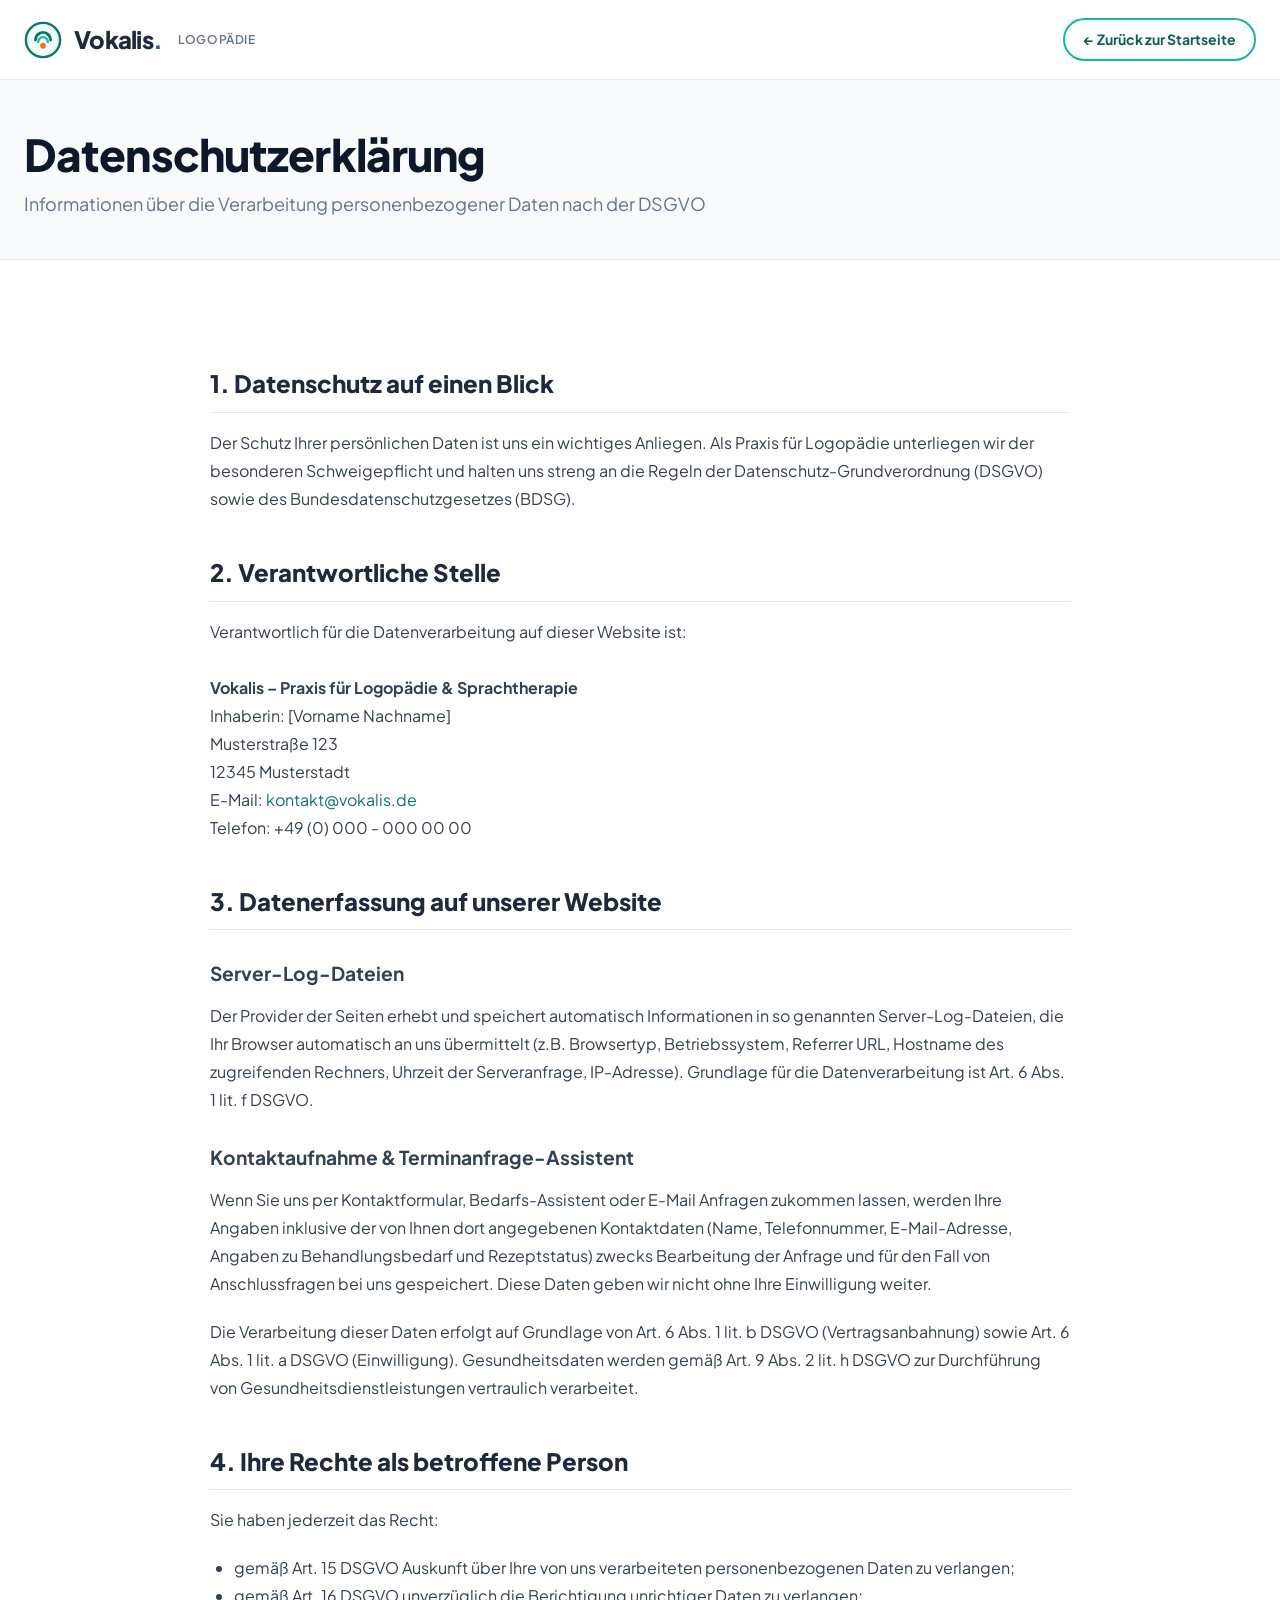
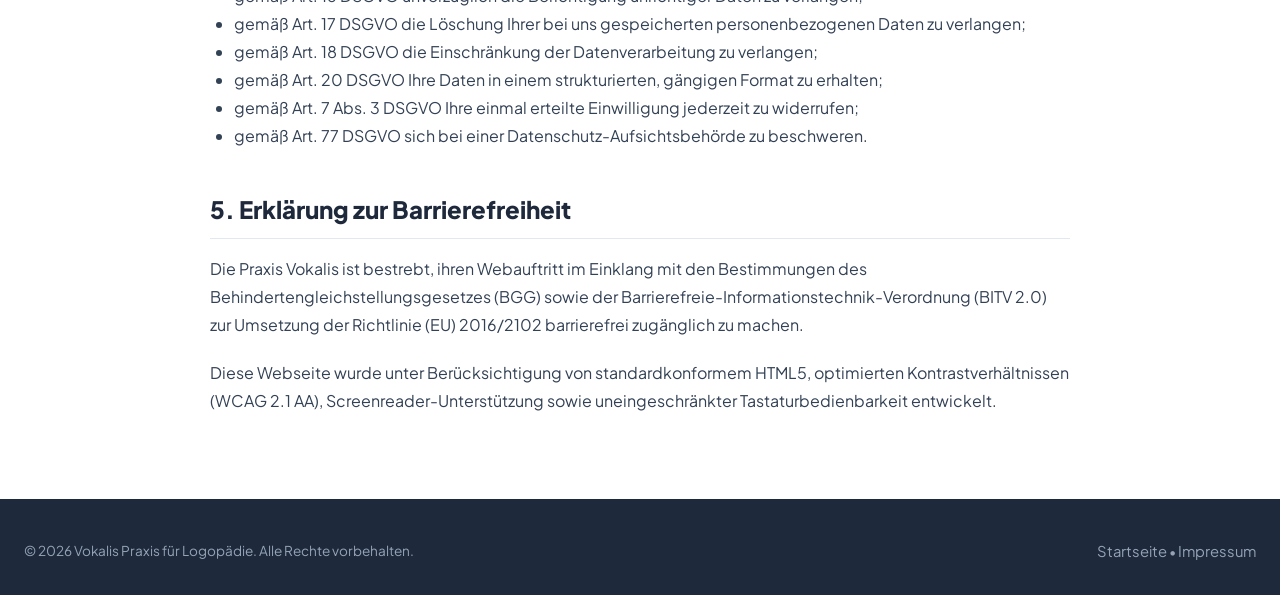
==== datenschutz.html @ de14beeb "feat: complete web presence and repository setup for Vokalis Logopädie" ====
<!DOCTYPE html>
<html lang="de">
<head>
  <meta charset="UTF-8">
  <meta name="viewport" content="width=device-width, initial-scale=1.0">
  <title>Datenschutzerklärung – Vokalis Praxis für Logopädie</title>
  <meta name="description" content="Datenschutzerklärung und Informationen zur Verarbeitung Ihrer Daten bei der Praxis für Logopädie Vokalis.">
  <meta name="robots" content="noindex, follow">
  <meta name="theme-color" content="#0f766e">

  <link rel="preconnect" href="https://fonts.googleapis.com">
  <link rel="preconnect" href="https://fonts.gstatic.com" crossorigin>
  <link href="https://fonts.googleapis.com/css2?family=Plus+Jakarta+Sans:wght@400;500;600;700;800;900&display=swap" rel="stylesheet">
  <link rel="stylesheet" href="css/style.css">
</head>
<body>

  <header class="header">
    <div class="container header-container">
      <a href="index.html" class="brand-logo" aria-label="Zurück zur Startseite">
        <svg viewBox="0 0 40 40" fill="none" xmlns="http://www.w3.org/2000/svg">
          <circle cx="20" cy="20" r="18" fill="#f0fdfa" stroke="#0f766e" stroke-width="2.5"/>
          <path d="M12 20C12 15.5817 15.5817 12 20 12C24.4183 12 28 15.5817 28 20" stroke="#0f766e" stroke-width="3" stroke-linecap="round"/>
          <path d="M15 22C15 19.2386 17.2386 17 20 17C22.7614 17 25 19.2386 25 22" stroke="#14b8a6" stroke-width="2.5" stroke-linecap="round"/>
          <circle cx="20" cy="26" r="3" fill="#f97316"/>
        </svg>
        <span>Vokalis<span class="brand-highlight">.</span></span>
        <span class="brand-tagline">Logopädie</span>
      </a>

      <div class="header-actions">
        <a href="index.html" class="btn btn-outline btn-sm">
          <span>&larr; Zurück zur Startseite</span>
        </a>
      </div>
    </div>
  </header>

  <main>
    <div class="legal-page-header">
      <div class="container">
        <h1 class="section-title" style="margin-bottom: 0.5rem;">Datenschutzerklärung</h1>
        <p class="section-subtitle">Informationen über die Verarbeitung personenbezogener Daten nach der DSGVO</p>
      </div>
    </div>

    <div class="container">
      <div class="legal-content">
        
        <h2>1. Datenschutz auf einen Blick</h2>
        <p>
          Der Schutz Ihrer persönlichen Daten ist uns ein wichtiges Anliegen. Als Praxis für Logopädie unterliegen wir der besonderen Schweigepflicht und halten uns streng an die Regeln der Datenschutz-Grundverordnung (DSGVO) sowie des Bundesdatenschutzgesetzes (BDSG).
        </p>

        <h2>2. Verantwortliche Stelle</h2>
        <p>
          Verantwortlich für die Datenverarbeitung auf dieser Website ist:<br><br>
          <strong>Vokalis – Praxis für Logopädie & Sprachtherapie</strong><br>
          Inhaberin: [Vorname Nachname]<br>
          Musterstraße 123<br>
          12345 Musterstadt<br>
          E-Mail: <a href="mailto:kontakt@vokalis.de">kontakt@vokalis.de</a><br>
          Telefon: +49 (0) 000 - 000 00 00
        </p>

        <h2>3. Datenerfassung auf unserer Website</h2>
        
        <h3>Server-Log-Dateien</h3>
        <p>
          Der Provider der Seiten erhebt und speichert automatisch Informationen in so genannten Server-Log-Dateien, die Ihr Browser automatisch an uns übermittelt (z.B. Browsertyp, Betriebssystem, Referrer URL, Hostname des zugreifenden Rechners, Uhrzeit der Serveranfrage, IP-Adresse). Grundlage für die Datenverarbeitung ist Art. 6 Abs. 1 lit. f DSGVO.
        </p>

        <h3>Kontaktaufnahme & Terminanfrage-Assistent</h3>
        <p>
          Wenn Sie uns per Kontaktformular, Bedarfs-Assistent oder E-Mail Anfragen zukommen lassen, werden Ihre Angaben inklusive der von Ihnen dort angegebenen Kontaktdaten (Name, Telefonnummer, E-Mail-Adresse, Angaben zu Behandlungsbedarf und Rezeptstatus) zwecks Bearbeitung der Anfrage und für den Fall von Anschlussfragen bei uns gespeichert. Diese Daten geben wir nicht ohne Ihre Einwilligung weiter.
        </p>
        <p>
          Die Verarbeitung dieser Daten erfolgt auf Grundlage von Art. 6 Abs. 1 lit. b DSGVO (Vertragsanbahnung) sowie Art. 6 Abs. 1 lit. a DSGVO (Einwilligung). Gesundheitsdaten werden gemäß Art. 9 Abs. 2 lit. h DSGVO zur Durchführung von Gesundheitsdienstleistungen vertraulich verarbeitet.
        </p>

        <h2>4. Ihre Rechte als betroffene Person</h2>
        <p>Sie haben jederzeit das Recht:</p>
        <ul>
          <li>gemäß Art. 15 DSGVO Auskunft über Ihre von uns verarbeiteten personenbezogenen Daten zu verlangen;</li>
          <li>gemäß Art. 16 DSGVO unverzüglich die Berichtigung unrichtiger Daten zu verlangen;</li>
          <li>gemäß Art. 17 DSGVO die Löschung Ihrer bei uns gespeicherten personenbezogenen Daten zu verlangen;</li>
          <li>gemäß Art. 18 DSGVO die Einschränkung der Datenverarbeitung zu verlangen;</li>
          <li>gemäß Art. 20 DSGVO Ihre Daten in einem strukturierten, gängigen Format zu erhalten;</li>
          <li>gemäß Art. 7 Abs. 3 DSGVO Ihre einmal erteilte Einwilligung jederzeit zu widerrufen;</li>
          <li>gemäß Art. 77 DSGVO sich bei einer Datenschutz-Aufsichtsbehörde zu beschweren.</li>
        </ul>

        <h2 id="barrierefreiheit">5. Erklärung zur Barrierefreiheit</h2>
        <p>
          Die Praxis Vokalis ist bestrebt, ihren Webauftritt im Einklang mit den Bestimmungen des Behindertengleichstellungsgesetzes (BGG) sowie der Barrierefreie-Informationstechnik-Verordnung (BITV 2.0) zur Umsetzung der Richtlinie (EU) 2016/2102 barrierefrei zugänglich zu machen.
        </p>
        <p>
          Diese Webseite wurde unter Berücksichtigung von standardkonformem HTML5, optimierten Kontrastverhältnissen (WCAG 2.1 AA), Screenreader-Unterstützung sowie uneingeschränkter Tastaturbedienbarkeit entwickelt.
        </p>

      </div>
    </div>
  </main>

  <footer class="footer" style="padding-top: 2.5rem; padding-bottom: 2rem;">
    <div class="container footer-bottom" style="border-top: none; padding-top: 0;">
      <div>&copy; 2026 Vokalis Praxis für Logopädie. Alle Rechte vorbehalten.</div>
      <div><a href="index.html" class="footer-link">Startseite</a> &bull; <a href="impressum.html" class="footer-link">Impressum</a></div>
    </div>
  </footer>

</body>
</html>
---- css/style.css ----
/* ==========================================================================
   VOKALIS LOGOPÄDIE – DESIGN SYSTEM & STYLESHEET
   ========================================================================== */

/* --------------------------------------------------------------------------
   1. CSS Custom Properties / Design Tokens
   -------------------------------------------------------------------------- */
:root {
  /* Brand Color Palette */
  --primary: #0f766e;
  --primary-light: #14b8a6;
  --primary-lighter: #2dd4bf;
  --primary-dark: #115e59;
  --primary-darkest: #134e4a;
  --primary-subtle: #f0fdfa;
  --primary-glow: rgba(20, 184, 166, 0.25);

  --secondary: #1e293b;
  --secondary-light: #334155;
  --secondary-muted: #64748b;

  --accent: #f97316;
  --accent-light: #fb923c;
  --accent-dark: #ea580c;
  --accent-subtle: #fff7ed;
  --accent-glow: rgba(249, 115, 22, 0.2);

  --success: #16a34a;
  --success-subtle: #f0fdf4;
  --info: #0284c7;
  --info-subtle: #f0f9ff;

  /* Neutral Backgrounds */
  --bg-page: #ffffff;
  --bg-subtle: #f8fafc;
  --bg-card: #ffffff;
  --bg-card-hover: #ffffff;
  --bg-glass: rgba(255, 255, 255, 0.88);
  --bg-glass-dark: rgba(15, 23, 42, 0.85);

  /* Borders & Dividers */
  --border-light: #e2e8f0;
  --border-subtle: #f1f5f9;
  --border-focus: #0f766e;

  /* Typography */
  --text-main: #0f172a;
  --text-secondary: #334155;
  --text-muted: #64748b;
  --text-light: #94a3b8;
  --text-inverse: #ffffff;

  --font-sans: 'Plus Jakarta Sans', system-ui, -apple-system, BlinkMacSystemFont, 'Segoe UI', Roboto, Helvetica, Arial, sans-serif;
  --font-heading: 'Plus Jakarta Sans', system-ui, -apple-system, BlinkMacSystemFont, 'Segoe UI', Roboto, Helvetica, Arial, sans-serif;

  /* Elevations & Shadows */
  --shadow-sm: 0 1px 2px 0 rgba(0, 0, 0, 0.05);
  --shadow-md: 0 4px 6px -1px rgba(0, 0, 0, 0.07), 0 2px 4px -2px rgba(0, 0, 0, 0.05);
  --shadow-lg: 0 10px 15px -3px rgba(0, 0, 0, 0.08), 0 4px 6px -4px rgba(0, 0, 0, 0.04);
  --shadow-xl: 0 20px 25px -5px rgba(0, 0, 0, 0.08), 0 8px 10px -6px rgba(0, 0, 0, 0.03);
  --shadow-card: 0 10px 30px -5px rgba(15, 118, 110, 0.08);
  --shadow-accent: 0 10px 25px -5px rgba(249, 115, 22, 0.25);

  /* Border Radii */
  --radius-sm: 6px;
  --radius-md: 12px;
  --radius-lg: 20px;
  --radius-xl: 28px;
  --radius-full: 9999px;

  /* Transitions */
  --transition-fast: 0.15s cubic-bezier(0.4, 0, 0.2, 1);
  --transition-normal: 0.25s cubic-bezier(0.4, 0, 0.2, 1);
  --transition-slow: 0.4s cubic-bezier(0.4, 0, 0.2, 1);

  /* Layout */
  --max-width: 1280px;
  --header-height: 80px;
}

/* --------------------------------------------------------------------------
   2. Reset & Global Base
   -------------------------------------------------------------------------- */
*, *::before, *::after {
  box-sizing: border-box;
  margin: 0;
  padding: 0;
}

html {
  scroll-behavior: smooth;
  scroll-padding-top: var(--header-height);
  font-size: 16px;
  -webkit-text-size-adjust: 100%;
}

body {
  font-family: var(--font-sans);
  color: var(--text-main);
  background-color: var(--bg-page);
  line-height: 1.65;
  -webkit-font-smoothing: antialiased;
  -moz-osx-font-smoothing: grayscale;
  overflow-x: hidden;
}

img, svg {
  display: block;
  max-width: 100%;
  height: auto;
}

a {
  color: var(--primary);
  text-decoration: none;
  transition: color var(--transition-fast);
}

a:hover {
  color: var(--primary-dark);
}

button, input, select, textarea {
  font: inherit;
  color: inherit;
}

:focus-visible {
  outline: 3px solid var(--primary-light);
  outline-offset: 2px;
}

/* --------------------------------------------------------------------------
   3. Container & Layout Utilities
   -------------------------------------------------------------------------- */
.container {
  width: 100%;
  max-width: var(--max-width);
  margin-left: auto;
  margin-right: auto;
  padding-left: 1.5rem;
  padding-right: 1.5rem;
}

.section {
  padding-top: 5.5rem;
  padding-bottom: 5.5rem;
  position: relative;
}

.section-alt {
  background-color: var(--bg-subtle);
}

.section-header {
  text-align: center;
  max-width: 760px;
  margin: 0 auto 3.5rem;
}

.section-tag {
  display: inline-flex;
  align-items: center;
  gap: 0.5rem;
  padding: 0.35rem 1rem;
  background-color: var(--primary-subtle);
  color: var(--primary-dark);
  font-size: 0.875rem;
  font-weight: 700;
  text-transform: uppercase;
  letter-spacing: 0.05em;
  border-radius: var(--radius-full);
  margin-bottom: 1rem;
  border: 1px solid rgba(20, 184, 166, 0.2);
}

.section-title {
  font-size: clamp(2rem, 3.5vw, 2.75rem);
  font-weight: 800;
  line-height: 1.2;
  color: var(--text-main);
  margin-bottom: 1rem;
  letter-spacing: -0.02em;
}

.section-subtitle {
  font-size: 1.125rem;
  color: var(--text-muted);
  line-height: 1.7;
}

/* --------------------------------------------------------------------------
   4. Header & Navigation (Glassmorphism)
   -------------------------------------------------------------------------- */
.header {
  position: fixed;
  top: 0;
  left: 0;
  right: 0;
  height: var(--header-height);
  background-color: var(--bg-glass);
  backdrop-filter: blur(16px);
  -webkit-backdrop-filter: blur(16px);
  border-bottom: 1px solid rgba(226, 232, 240, 0.8);
  z-index: 1000;
  transition: background-color var(--transition-normal), box-shadow var(--transition-normal);
}

.header.scrolled {
  background-color: rgba(255, 255, 255, 0.96);
  box-shadow: var(--shadow-md);
}

.header-container {
  display: flex;
  align-items: center;
  justify-content: space-between;
  height: 100%;
}

.brand-logo {
  display: flex;
  align-items: center;
  gap: 0.75rem;
  font-size: 1.5rem;
  font-weight: 800;
  color: var(--secondary);
  letter-spacing: -0.03em;
}

.brand-logo svg {
  width: 38px;
  height: 38px;
}

.brand-logo .brand-highlight {
  color: var(--primary);
}

.brand-tagline {
  font-size: 0.75rem;
  font-weight: 600;
  color: var(--text-muted);
  letter-spacing: 0.05em;
  text-transform: uppercase;
  margin-left: 0.25rem;
  display: none;
}

@media (min-width: 900px) {
  .brand-tagline {
    display: inline;
  }
}

.nav-desktop {
  display: none;
  align-items: center;
  gap: 1.75rem;
}

@media (min-width: 1024px) {
  .nav-desktop {
    display: flex;
  }
}

.nav-link {
  font-size: 0.95rem;
  font-weight: 600;
  color: var(--text-secondary);
  position: relative;
  padding: 0.5rem 0;
  transition: color var(--transition-fast);
}

.nav-link:hover, .nav-link.active {
  color: var(--primary);
}

.nav-link::after {
  content: '';
  position: absolute;
  bottom: 0;
  left: 0;
  width: 0;
  height: 2px;
  background: linear-gradient(90deg, var(--primary), var(--primary-light));
  transition: width var(--transition-normal);
  border-radius: var(--radius-full);
}

.nav-link:hover::after, .nav-link.active::after {
  width: 100%;
}

.header-actions {
  display: flex;
  align-items: center;
  gap: 1rem;
}

.btn {
  display: inline-flex;
  align-items: center;
  justify-content: center;
  gap: 0.5rem;
  padding: 0.75rem 1.5rem;
  font-size: 0.95rem;
  font-weight: 700;
  border-radius: var(--radius-full);
  border: none;
  cursor: pointer;
  transition: all var(--transition-normal);
  white-space: nowrap;
}

.btn-primary {
  background: linear-gradient(135deg, var(--primary) 0%, var(--primary-dark) 100%);
  color: #ffffff;
  box-shadow: 0 4px 14px 0 rgba(15, 118, 110, 0.35);
}

.btn-primary:hover {
  color: #ffffff;
  transform: translateY(-2px);
  box-shadow: 0 6px 20px 0 rgba(15, 118, 110, 0.45);
}

.btn-accent {
  background: linear-gradient(135deg, var(--accent) 0%, var(--accent-dark) 100%);
  color: #ffffff;
  box-shadow: var(--shadow-accent);
}

.btn-accent:hover {
  color: #ffffff;
  transform: translateY(-2px);
  box-shadow: 0 8px 25px -4px rgba(249, 115, 22, 0.4);
}

.btn-outline {
  background: transparent;
  color: var(--primary-dark);
  border: 2px solid var(--primary-light);
}

.btn-outline:hover {
  background-color: var(--primary-subtle);
  border-color: var(--primary);
  color: var(--primary-dark);
}

.btn-sm {
  padding: 0.5rem 1.15rem;
  font-size: 0.875rem;
}

.btn-lg {
  padding: 1rem 2rem;
  font-size: 1.05rem;
}

/* Mobile Menu Toggle */
.mobile-toggle {
  display: flex;
  flex-direction: column;
  justify-content: center;
  gap: 5px;
  width: 42px;
  height: 42px;
  padding: 8px;
  background: var(--bg-subtle);
  border: 1px solid var(--border-light);
  border-radius: var(--radius-md);
  cursor: pointer;
  z-index: 1001;
}

@media (min-width: 1024px) {
  .mobile-toggle {
    display: none;
  }
}

.mobile-toggle span {
  display: block;
  width: 100%;
  height: 2px;
  background-color: var(--secondary);
  border-radius: var(--radius-full);
  transition: transform var(--transition-normal), opacity var(--transition-normal);
}

.mobile-toggle.active span:nth-child(1) {
  transform: translateY(7px) rotate(45deg);
}

.mobile-toggle.active span:nth-child(2) {
  opacity: 0;
}

.mobile-toggle.active span:nth-child(3) {
  transform: translateY(-7px) rotate(-45deg);
}

/* Off-canvas Mobile Drawer */
.mobile-drawer {
  position: fixed;
  top: 0;
  right: -100%;
  width: 100%;
  max-width: 380px;
  height: 100vh;
  background-color: #ffffff;
  box-shadow: -10px 0 30px rgba(0, 0, 0, 0.15);
  z-index: 1000;
  display: flex;
  flex-direction: column;
  padding: 6rem 2rem 2.5rem;
  transition: right var(--transition-normal);
  overflow-y: auto;
}

.mobile-drawer.open {
  right: 0;
}

.mobile-overlay {
  position: fixed;
  inset: 0;
  background-color: rgba(15, 23, 42, 0.5);
  backdrop-filter: blur(4px);
  z-index: 999;
  opacity: 0;
  pointer-events: none;
  transition: opacity var(--transition-normal);
}

.mobile-overlay.active {
  opacity: 1;
  pointer-events: auto;
}

.mobile-nav-links {
  display: flex;
  flex-direction: column;
  gap: 1.25rem;
  margin-bottom: 2.5rem;
}

.mobile-nav-link {
  font-size: 1.15rem;
  font-weight: 700;
  color: var(--secondary);
  padding: 0.5rem 0;
  border-bottom: 1px solid var(--border-subtle);
}

.mobile-nav-link:hover {
  color: var(--primary);
  padding-left: 0.5rem;
}

/* --------------------------------------------------------------------------
   5. Hero Section
   -------------------------------------------------------------------------- */
.hero {
  padding-top: calc(var(--header-height) + 3.5rem);
  padding-bottom: 5rem;
  background: radial-gradient(100% 70% at 50% 0%, #ecfdf5 0%, #f8fafc 100%);
  position: relative;
  overflow: hidden;
}

.hero-glow {
  position: absolute;
  top: -10%;
  right: -5%;
  width: 500px;
  height: 500px;
  background: radial-gradient(circle, rgba(20, 184, 166, 0.15) 0%, rgba(20, 184, 166, 0) 70%);
  border-radius: 50%;
  pointer-events: none;
}

.hero-glow-accent {
  position: absolute;
  bottom: 5%;
  left: -10%;
  width: 450px;
  height: 450px;
  background: radial-gradient(circle, rgba(249, 115, 22, 0.1) 0%, rgba(249, 115, 22, 0) 70%);
  border-radius: 50%;
  pointer-events: none;
}

.hero-grid {
  display: grid;
  grid-template-columns: 1fr;
  gap: 3.5rem;
  align-items: center;
}

@media (min-width: 1024px) {
  .hero-grid {
    grid-template-columns: 1.15fr 0.85fr;
  }
}

.hero-content {
  display: flex;
  flex-direction: column;
  align-items: flex-start;
}

.hero-badge {
  display: inline-flex;
  align-items: center;
  gap: 0.65rem;
  padding: 0.4rem 1.15rem;
  background-color: #ffffff;
  border: 1px solid rgba(20, 184, 166, 0.3);
  border-radius: var(--radius-full);
  box-shadow: var(--shadow-sm);
  margin-bottom: 1.5rem;
}

.hero-badge-pulse {
  width: 10px;
  height: 10px;
  background-color: var(--primary-light);
  border-radius: 50%;
  box-shadow: 0 0 0 0 rgba(20, 184, 166, 0.7);
  animation: pulse-ring 2s infinite;
}

@keyframes pulse-ring {
  0% {
    box-shadow: 0 0 0 0 rgba(20, 184, 166, 0.7);
  }
  70% {
    box-shadow: 0 0 0 8px rgba(20, 184, 166, 0);
  }
  100% {
    box-shadow: 0 0 0 0 rgba(20, 184, 166, 0);
  }
}

.hero-badge-text {
  font-size: 0.875rem;
  font-weight: 700;
  color: var(--primary-darkest);
}

.hero-title {
  font-size: clamp(2.35rem, 5vw, 3.75rem);
  font-weight: 900;
  line-height: 1.12;
  color: var(--text-main);
  letter-spacing: -0.03em;
  margin-bottom: 1.5rem;
}

.hero-title .text-gradient {
  background: linear-gradient(135deg, var(--primary) 0%, var(--primary-light) 50%, var(--accent) 100%);
  -webkit-background-clip: text;
  -webkit-text-fill-color: transparent;
}

.hero-lead {
  font-size: clamp(1.1rem, 2vw, 1.25rem);
  color: var(--text-secondary);
  line-height: 1.7;
  margin-bottom: 2rem;
  max-width: 620px;
}

.hero-ctas {
  display: flex;
  flex-wrap: wrap;
  align-items: center;
  gap: 1rem;
  margin-bottom: 2.5rem;
  width: 100%;
}

.hero-features {
  display: grid;
  grid-template-columns: repeat(2, 1fr);
  gap: 1rem;
  width: 100%;
  max-width: 580px;
}

@media (min-width: 640px) {
  .hero-features {
    grid-template-columns: repeat(4, 1fr);
  }
}

.hero-feat-item {
  display: flex;
  align-items: center;
  gap: 0.5rem;
  font-size: 0.85rem;
  font-weight: 600;
  color: var(--text-secondary);
}

.hero-feat-icon {
  width: 20px;
  height: 20px;
  color: var(--primary);
  flex-shrink: 0;
}

/* Hero Visual / Card Showcase */
.hero-visual {
  position: relative;
  display: flex;
  justify-content: center;
}

.hero-card-showcase {
  background: #ffffff;
  border-radius: var(--radius-xl);
  padding: 2.25rem;
  box-shadow: var(--shadow-card), 0 20px 40px -15px rgba(0, 0, 0, 0.08);
  border: 1px solid rgba(226, 232, 240, 0.8);
  width: 100%;
  max-width: 440px;
  position: relative;
}

.hero-card-header {
  display: flex;
  align-items: center;
  gap: 1rem;
  margin-bottom: 1.5rem;
  padding-bottom: 1.25rem;
  border-bottom: 1px solid var(--border-subtle);
}

.hero-avatar {
  width: 52px;
  height: 52px;
  border-radius: var(--radius-lg);
  background: linear-gradient(135deg, var(--primary-light) 0%, var(--primary) 100%);
  display: flex;
  align-items: center;
  justify-content: center;
  color: #ffffff;
  font-weight: 800;
  font-size: 1.35rem;
}

.hero-card-title {
  font-size: 1.15rem;
  font-weight: 800;
  color: var(--secondary);
}

.hero-card-sub {
  font-size: 0.85rem;
  color: var(--text-muted);
}

.hero-card-metrics {
  display: grid;
  grid-template-columns: repeat(2, 1fr);
  gap: 1rem;
  margin-bottom: 1.5rem;
}

.metric-box {
  background-color: var(--primary-subtle);
  padding: 1rem;
  border-radius: var(--radius-md);
  text-align: center;
}

.metric-num {
  font-size: 1.5rem;
  font-weight: 900;
  color: var(--primary-dark);
}

.metric-label {
  font-size: 0.75rem;
  font-weight: 600;
  color: var(--text-secondary);
}

.hero-card-pill {
  display: flex;
  align-items: center;
  gap: 0.75rem;
  padding: 0.85rem 1rem;
  background-color: var(--accent-subtle);
  border-left: 3px solid var(--accent);
  border-radius: var(--radius-sm);
  font-size: 0.85rem;
  color: var(--accent-dark);
  font-weight: 600;
}

.floating-badge {
  position: absolute;
  bottom: -20px;
  right: -15px;
  background: #ffffff;
  padding: 0.85rem 1.25rem;
  border-radius: var(--radius-lg);
  box-shadow: var(--shadow-xl);
  border: 1px solid var(--border-light);
  display: flex;
  align-items: center;
  gap: 0.75rem;
  animation: float 4s ease-in-out infinite;
}

@keyframes float {
  0%, 100% {
    transform: translateY(0);
  }
  50% {
    transform: translateY(-8px);
  }
}

.floating-badge-icon {
  width: 32px;
  height: 32px;
  border-radius: 50%;
  background-color: var(--success-subtle);
  color: var(--success);
  display: flex;
  align-items: center;
  justify-content: center;
}

.floating-badge-text {
  font-size: 0.85rem;
  font-weight: 700;
  color: var(--secondary);
}

/* --------------------------------------------------------------------------
   6. Therapy Specialties (Schwerpunkte & Filter)
   -------------------------------------------------------------------------- */
.filter-container {
  display: flex;
  flex-wrap: wrap;
  justify-content: center;
  gap: 0.75rem;
  margin-bottom: 3rem;
}

.filter-btn {
  padding: 0.6rem 1.4rem;
  font-size: 0.95rem;
  font-weight: 700;
  border-radius: var(--radius-full);
  background-color: #ffffff;
  border: 1px solid var(--border-light);
  color: var(--text-secondary);
  cursor: pointer;
  transition: all var(--transition-fast);
}

.filter-btn:hover {
  background-color: var(--primary-subtle);
  color: var(--primary-dark);
  border-color: var(--primary-light);
}

.filter-btn.active {
  background: linear-gradient(135deg, var(--primary) 0%, var(--primary-dark) 100%);
  color: #ffffff;
  border-color: var(--primary);
  box-shadow: 0 4px 12px rgba(15, 118, 110, 0.25);
}

.therapies-grid {
  display: grid;
  grid-template-columns: 1fr;
  gap: 2rem;
}

@media (min-width: 768px) {
  .therapies-grid {
    grid-template-columns: repeat(2, 1fr);
  }
}

@media (min-width: 1100px) {
  .therapies-grid {
    grid-template-columns: repeat(3, 1fr);
  }
}

.therapy-card {
  background: var(--bg-card);
  border: 1px solid var(--border-light);
  border-radius: var(--radius-xl);
  padding: 2.25rem;
  box-shadow: var(--shadow-sm);
  display: flex;
  flex-direction: column;
  transition: transform var(--transition-normal), box-shadow var(--transition-normal), border-color var(--transition-normal);
  position: relative;
  overflow: hidden;
}

.therapy-card::before {
  content: '';
  position: absolute;
  top: 0;
  left: 0;
  right: 0;
  height: 4px;
  background: linear-gradient(90deg, var(--primary), var(--primary-lighter));
  opacity: 0;
  transition: opacity var(--transition-normal);
}

.therapy-card:hover {
  transform: translateY(-6px);
  box-shadow: var(--shadow-card), 0 15px 30px rgba(0, 0, 0, 0.06);
  border-color: rgba(20, 184, 166, 0.3);
}

.therapy-card:hover::before {
  opacity: 1;
}

.therapy-card-icon {
  width: 56px;
  height: 56px;
  border-radius: var(--radius-lg);
  background-color: var(--primary-subtle);
  color: var(--primary);
  display: flex;
  align-items: center;
  justify-content: center;
  margin-bottom: 1.5rem;
  transition: background-color var(--transition-fast), color var(--transition-fast);
}

.therapy-card:hover .therapy-card-icon {
  background-color: var(--primary);
  color: #ffffff;
}

.therapy-card-tag {
  display: inline-block;
  font-size: 0.75rem;
  font-weight: 700;
  text-transform: uppercase;
  letter-spacing: 0.05em;
  color: var(--primary-dark);
  margin-bottom: 0.5rem;
}

.therapy-card-title {
  font-size: 1.35rem;
  font-weight: 800;
  color: var(--secondary);
  margin-bottom: 0.85rem;
  line-height: 1.3;
}

.therapy-card-desc {
  font-size: 0.95rem;
  color: var(--text-muted);
  line-height: 1.6;
  margin-bottom: 1.5rem;
}

.therapy-symptoms-list {
  list-style: none;
  margin-top: auto;
  padding-top: 1.25rem;
  border-top: 1px solid var(--border-subtle);
  display: flex;
  flex-direction: column;
  gap: 0.6rem;
}

.therapy-symptoms-list li {
  display: flex;
  align-items: flex-start;
  gap: 0.5rem;
  font-size: 0.875rem;
  color: var(--text-secondary);
}

.therapy-symptoms-list li svg {
  width: 16px;
  height: 16px;
  color: var(--primary-light);
  flex-shrink: 0;
  margin-top: 3px;
}

/* --------------------------------------------------------------------------
   7. Process & Roadmap (Ablauf & Verordnung)
   -------------------------------------------------------------------------- */
.process-grid {
  display: grid;
  grid-template-columns: 1fr;
  gap: 2rem;
  position: relative;
}

@media (min-width: 768px) {
  .process-grid {
    grid-template-columns: repeat(2, 1fr);
  }
}

@media (min-width: 1024px) {
  .process-grid {
    grid-template-columns: repeat(4, 1fr);
  }
}

.process-card {
  background-color: #ffffff;
  border-radius: var(--radius-lg);
  padding: 2rem 1.75rem;
  border: 1px solid var(--border-light);
  box-shadow: var(--shadow-sm);
  display: flex;
  flex-direction: column;
  position: relative;
  transition: transform var(--transition-normal), box-shadow var(--transition-normal);
}

.process-card:hover {
  transform: translateY(-4px);
  box-shadow: var(--shadow-lg);
}

.process-step-badge {
  width: 44px;
  height: 44px;
  border-radius: 50%;
  background: linear-gradient(135deg, var(--primary) 0%, var(--primary-light) 100%);
  color: #ffffff;
  font-weight: 900;
  font-size: 1.2rem;
  display: flex;
  align-items: center;
  justify-content: center;
  margin-bottom: 1.5rem;
  box-shadow: 0 4px 10px rgba(15, 118, 110, 0.3);
}

.process-title {
  font-size: 1.2rem;
  font-weight: 800;
  color: var(--secondary);
  margin-bottom: 0.75rem;
}

.process-desc {
  font-size: 0.925rem;
  color: var(--text-muted);
  line-height: 1.6;
}

.prescription-banner {
  margin-top: 3.5rem;
  background: linear-gradient(135deg, var(--primary-darkest) 0%, var(--primary-dark) 100%);
  border-radius: var(--radius-xl);
  padding: 2.5rem;
  color: #ffffff;
  display: flex;
  flex-direction: column;
  gap: 1.5rem;
  align-items: flex-start;
  box-shadow: var(--shadow-xl);
}

@media (min-width: 900px) {
  .prescription-banner {
    flex-direction: row;
    align-items: center;
    justify-content: space-between;
  }
}

.prescription-text h3 {
  font-size: 1.5rem;
  font-weight: 800;
  margin-bottom: 0.5rem;
}

.prescription-text p {
  font-size: 1rem;
  color: #e2e8f0;
  max-width: 680px;
}

/* --------------------------------------------------------------------------
   8. Practice & Philosophy (Über uns & Werte)
   -------------------------------------------------------------------------- */
.practice-grid {
  display: grid;
  grid-template-columns: 1fr;
  gap: 3.5rem;
  align-items: center;
}

@media (min-width: 1024px) {
  .practice-grid {
    grid-template-columns: 1fr 1fr;
  }
}

.practice-content h2 {
  font-size: clamp(2rem, 3vw, 2.5rem);
  font-weight: 800;
  color: var(--secondary);
  line-height: 1.25;
  margin-bottom: 1.25rem;
}

.practice-content p {
  color: var(--text-secondary);
  font-size: 1.05rem;
  line-height: 1.7;
  margin-bottom: 1.5rem;
}

.values-list {
  display: grid;
  grid-template-columns: 1fr;
  gap: 1.25rem;
  margin-top: 2rem;
}

@media (min-width: 600px) {
  .values-list {
    grid-template-columns: 1fr 1fr;
  }
}

.value-item {
  display: flex;
  gap: 1rem;
  align-items: flex-start;
}

.value-icon {
  width: 36px;
  height: 36px;
  border-radius: var(--radius-md);
  background-color: var(--primary-subtle);
  color: var(--primary);
  display: flex;
  align-items: center;
  justify-content: center;
  flex-shrink: 0;
}

.value-text h4 {
  font-size: 1rem;
  font-weight: 800;
  color: var(--secondary);
  margin-bottom: 0.25rem;
}

.value-text p {
  font-size: 0.875rem;
  color: var(--text-muted);
  line-height: 1.5;
  margin-bottom: 0;
}

.practice-visual-box {
  background: linear-gradient(135deg, var(--primary-subtle) 0%, #ffffff 100%);
  border-radius: var(--radius-xl);
  padding: 3rem 2.5rem;
  border: 1px solid rgba(20, 184, 166, 0.25);
  box-shadow: var(--shadow-card);
}

.practice-visual-box h3 {
  font-size: 1.65rem;
  font-weight: 800;
  color: var(--primary-darkest);
  margin-bottom: 1.5rem;
}

.highlight-points {
  display: flex;
  flex-direction: column;
  gap: 1rem;
}

.highlight-point {
  display: flex;
  align-items: center;
  gap: 0.85rem;
  padding: 1rem;
  background-color: #ffffff;
  border-radius: var(--radius-md);
  border: 1px solid var(--border-light);
  font-weight: 600;
  color: var(--secondary);
}

.highlight-point svg {
  width: 22px;
  height: 22px;
  color: var(--success);
  flex-shrink: 0;
}

/* --------------------------------------------------------------------------
   9. Interactive Inquiry Assistant (Termin- & Bedarfsrechner)
   -------------------------------------------------------------------------- */
.assistant-card {
  background: #ffffff;
  border-radius: var(--radius-xl);
  box-shadow: var(--shadow-xl);
  border: 1px solid var(--border-light);
  padding: 2.5rem;
  max-width: 860px;
  margin: 0 auto;
}

.assistant-progress {
  display: flex;
  align-items: center;
  justify-content: space-between;
  margin-bottom: 2.5rem;
  position: relative;
}

.assistant-progress::before {
  content: '';
  position: absolute;
  top: 50%;
  left: 0;
  right: 0;
  height: 2px;
  background-color: var(--border-light);
  transform: translateY(-50%);
  z-index: 1;
}

.step-indicator {
  position: relative;
  z-index: 2;
  background-color: #ffffff;
  padding: 0 0.5rem;
  display: flex;
  flex-direction: column;
  align-items: center;
  gap: 0.35rem;
}

.step-circle {
  width: 38px;
  height: 38px;
  border-radius: 50%;
  background-color: var(--border-light);
  color: var(--text-muted);
  display: flex;
  align-items: center;
  justify-content: center;
  font-weight: 800;
  font-size: 0.95rem;
  transition: all var(--transition-normal);
}

.step-indicator.active .step-circle {
  background-color: var(--primary);
  color: #ffffff;
  box-shadow: 0 0 0 4px var(--primary-subtle);
}

.step-indicator.completed .step-circle {
  background-color: var(--success);
  color: #ffffff;
}

.step-title {
  font-size: 0.75rem;
  font-weight: 700;
  color: var(--text-muted);
}

.step-indicator.active .step-title {
  color: var(--primary-dark);
}

.assistant-step {
  display: none;
}

.assistant-step.active {
  display: block;
  animation: fadeIn 0.35s ease-in-out;
}

@keyframes fadeIn {
  from {
    opacity: 0;
    transform: translateY(6px);
  }
  to {
    opacity: 1;
    transform: translateY(0);
  }
}

.step-question {
  font-size: 1.4rem;
  font-weight: 800;
  color: var(--secondary);
  margin-bottom: 0.5rem;
}

.step-hint {
  font-size: 0.95rem;
  color: var(--text-muted);
  margin-bottom: 2rem;
}

.options-grid {
  display: grid;
  grid-template-columns: 1fr;
  gap: 1rem;
  margin-bottom: 2.5rem;
}

@media (min-width: 600px) {
  .options-grid {
    grid-template-columns: repeat(2, 1fr);
  }
}

.option-card {
  border: 2px solid var(--border-light);
  border-radius: var(--radius-lg);
  padding: 1.5rem;
  cursor: pointer;
  transition: all var(--transition-fast);
  display: flex;
  flex-direction: column;
  background-color: #ffffff;
}

.option-card:hover {
  border-color: var(--primary-light);
  background-color: var(--primary-subtle);
}

.option-card.selected {
  border-color: var(--primary);
  background-color: var(--primary-subtle);
  box-shadow: 0 0 0 2px var(--primary-light);
}

.option-icon {
  width: 40px;
  height: 40px;
  color: var(--primary);
  margin-bottom: 0.75rem;
}

.option-title {
  font-size: 1.1rem;
  font-weight: 800;
  color: var(--secondary);
  margin-bottom: 0.35rem;
}

.option-desc {
  font-size: 0.85rem;
  color: var(--text-muted);
}

.assistant-nav {
  display: flex;
  justify-content: space-between;
  align-items: center;
  border-top: 1px solid var(--border-subtle);
  padding-top: 1.5rem;
}

/* --------------------------------------------------------------------------
   10. FAQ Accordion
   -------------------------------------------------------------------------- */
.faq-list {
  max-width: 800px;
  margin: 0 auto;
  display: flex;
  flex-direction: column;
  gap: 1rem;
}

.faq-item {
  background-color: #ffffff;
  border: 1px solid var(--border-light);
  border-radius: var(--radius-lg);
  overflow: hidden;
  transition: box-shadow var(--transition-fast), border-color var(--transition-fast);
}

.faq-item:hover {
  border-color: var(--primary-light);
  box-shadow: var(--shadow-md);
}

.faq-question {
  width: 100%;
  display: flex;
  align-items: center;
  justify-content: space-between;
  padding: 1.35rem 1.75rem;
  background: transparent;
  border: none;
  font-size: 1.1rem;
  font-weight: 700;
  color: var(--secondary);
  text-align: left;
  cursor: pointer;
  gap: 1rem;
}

.faq-icon {
  width: 24px;
  height: 24px;
  color: var(--primary);
  transition: transform var(--transition-normal);
  flex-shrink: 0;
}

.faq-item.active .faq-icon {
  transform: rotate(180deg);
}

.faq-answer {
  max-height: 0;
  overflow: hidden;
  transition: max-height var(--transition-normal) ease-out, padding var(--transition-normal);
  padding: 0 1.75rem;
}

.faq-item.active .faq-answer {
  max-height: 400px;
  padding: 0 1.75rem 1.5rem;
}

.faq-answer p {
  color: var(--text-secondary);
  font-size: 0.975rem;
  line-height: 1.7;
}

/* --------------------------------------------------------------------------
   11. Contact & Location
   -------------------------------------------------------------------------- */
.contact-grid {
  display: grid;
  grid-template-columns: 1fr;
  gap: 3rem;
}

@media (min-width: 1024px) {
  .contact-grid {
    grid-template-columns: 1fr 1.2fr;
  }
}

.contact-cards {
  display: flex;
  flex-direction: column;
  gap: 1.25rem;
}

.contact-card {
  display: flex;
  align-items: flex-start;
  gap: 1.25rem;
  background-color: #ffffff;
  padding: 1.5rem;
  border-radius: var(--radius-lg);
  border: 1px solid var(--border-light);
  box-shadow: var(--shadow-sm);
}

.contact-icon {
  width: 48px;
  height: 48px;
  border-radius: var(--radius-md);
  background-color: var(--primary-subtle);
  color: var(--primary);
  display: flex;
  align-items: center;
  justify-content: center;
  flex-shrink: 0;
}

.contact-details h4 {
  font-size: 1.05rem;
  font-weight: 800;
  color: var(--secondary);
  margin-bottom: 0.25rem;
}

.contact-details p, .contact-details a {
  font-size: 0.95rem;
  color: var(--text-muted);
}

.contact-form-box {
  background-color: #ffffff;
  border-radius: var(--radius-xl);
  padding: 2.5rem;
  border: 1px solid var(--border-light);
  box-shadow: var(--shadow-xl);
}

.form-group {
  margin-bottom: 1.35rem;
}

.form-label {
  display: block;
  font-size: 0.875rem;
  font-weight: 700;
  color: var(--secondary);
  margin-bottom: 0.4rem;
}

.form-input, .form-select, .form-textarea {
  width: 100%;
  padding: 0.75rem 1rem;
  border: 1px solid var(--border-light);
  border-radius: var(--radius-md);
  background-color: var(--bg-subtle);
  color: var(--text-main);
  transition: border-color var(--transition-fast), background-color var(--transition-fast);
}

.form-input:focus, .form-select:focus, .form-textarea:focus {
  border-color: var(--primary);
  background-color: #ffffff;
  outline: none;
}

.form-textarea {
  resize: vertical;
  min-height: 120px;
}

.form-checkbox-label {
  display: flex;
  align-items: flex-start;
  gap: 0.75rem;
  font-size: 0.85rem;
  color: var(--text-muted);
  cursor: pointer;
}

.form-checkbox-label input {
  margin-top: 3px;
}

/* --------------------------------------------------------------------------
   12. Footer & Legal
   -------------------------------------------------------------------------- */
.footer {
  background-color: var(--secondary);
  color: #e2e8f0;
  padding-top: 4.5rem;
  padding-bottom: 2.5rem;
}

.footer-grid {
  display: grid;
  grid-template-columns: 1fr;
  gap: 3rem;
  margin-bottom: 3.5rem;
}

@media (min-width: 640px) {
  .footer-grid {
    grid-template-columns: repeat(2, 1fr);
  }
}

@media (min-width: 1024px) {
  .footer-grid {
    grid-template-columns: 1.5fr 1fr 1fr 1fr;
  }
}

.footer-brand h3 {
  font-size: 1.5rem;
  font-weight: 900;
  color: #ffffff;
  margin-bottom: 0.75rem;
  letter-spacing: -0.02em;
}

.footer-brand p {
  color: var(--text-light);
  font-size: 0.925rem;
  line-height: 1.6;
  margin-bottom: 1.5rem;
}

.footer-title {
  font-size: 1.05rem;
  font-weight: 800;
  color: #ffffff;
  margin-bottom: 1.25rem;
  letter-spacing: -0.01em;
}

.footer-links {
  list-style: none;
  display: flex;
  flex-direction: column;
  gap: 0.75rem;
}

.footer-link {
  color: var(--text-light);
  font-size: 0.925rem;
  transition: color var(--transition-fast);
}

.footer-link:hover {
  color: var(--primary-lighter);
}

.footer-bottom {
  padding-top: 2rem;
  border-top: 1px solid rgba(255, 255, 255, 0.1);
  display: flex;
  flex-direction: column;
  gap: 1rem;
  align-items: center;
  text-align: center;
  font-size: 0.85rem;
  color: var(--text-light);
}

@media (min-width: 768px) {
  .footer-bottom {
    flex-direction: row;
    justify-content: space-between;
    text-align: left;
  }
}

/* --------------------------------------------------------------------------
   13. Floating Mobile Action Bar
   -------------------------------------------------------------------------- */
.mobile-action-bar {
  position: fixed;
  bottom: 0;
  left: 0;
  right: 0;
  background-color: rgba(255, 255, 255, 0.95);
  backdrop-filter: blur(12px);
  border-top: 1px solid var(--border-light);
  padding: 0.75rem 1rem;
  display: flex;
  gap: 0.75rem;
  z-index: 998;
  box-shadow: 0 -4px 15px rgba(0, 0, 0, 0.06);
}

@media (min-width: 1024px) {
  .mobile-action-bar {
    display: none;
  }
}

.mobile-action-bar .btn {
  flex: 1;
}

/* --------------------------------------------------------------------------
   14. Legal Pages (Impressum & Datenschutz)
   -------------------------------------------------------------------------- */
.legal-page-header {
  padding-top: calc(var(--header-height) + 3rem);
  padding-bottom: 2.5rem;
  background: var(--bg-subtle);
  border-bottom: 1px solid var(--border-light);
}

.legal-content {
  padding: 4rem 0;
  max-width: 860px;
  margin: 0 auto;
}

.legal-content h2 {
  font-size: 1.5rem;
  font-weight: 800;
  color: var(--secondary);
  margin-top: 2.5rem;
  margin-bottom: 1rem;
  padding-bottom: 0.5rem;
  border-bottom: 1px solid var(--border-light);
}

.legal-content h3 {
  font-size: 1.2rem;
  font-weight: 700;
  color: var(--secondary-light);
  margin-top: 1.75rem;
  margin-bottom: 0.75rem;
}

.legal-content p, .legal-content ul {
  color: var(--text-secondary);
  font-size: 1rem;
  line-height: 1.75;
  margin-bottom: 1.25rem;
}

.legal-content ul {
  padding-left: 1.5rem;
}

/* --------------------------------------------------------------------------
   15. Print Styles
   -------------------------------------------------------------------------- */
@media print {
  .header, .footer, .mobile-action-bar, .assistant-card, .btn {
    display: none !important;
  }
  body {
    color: #000000;
    background: #ffffff;
  }
  .section {
    padding: 1.5rem 0;
  }
}
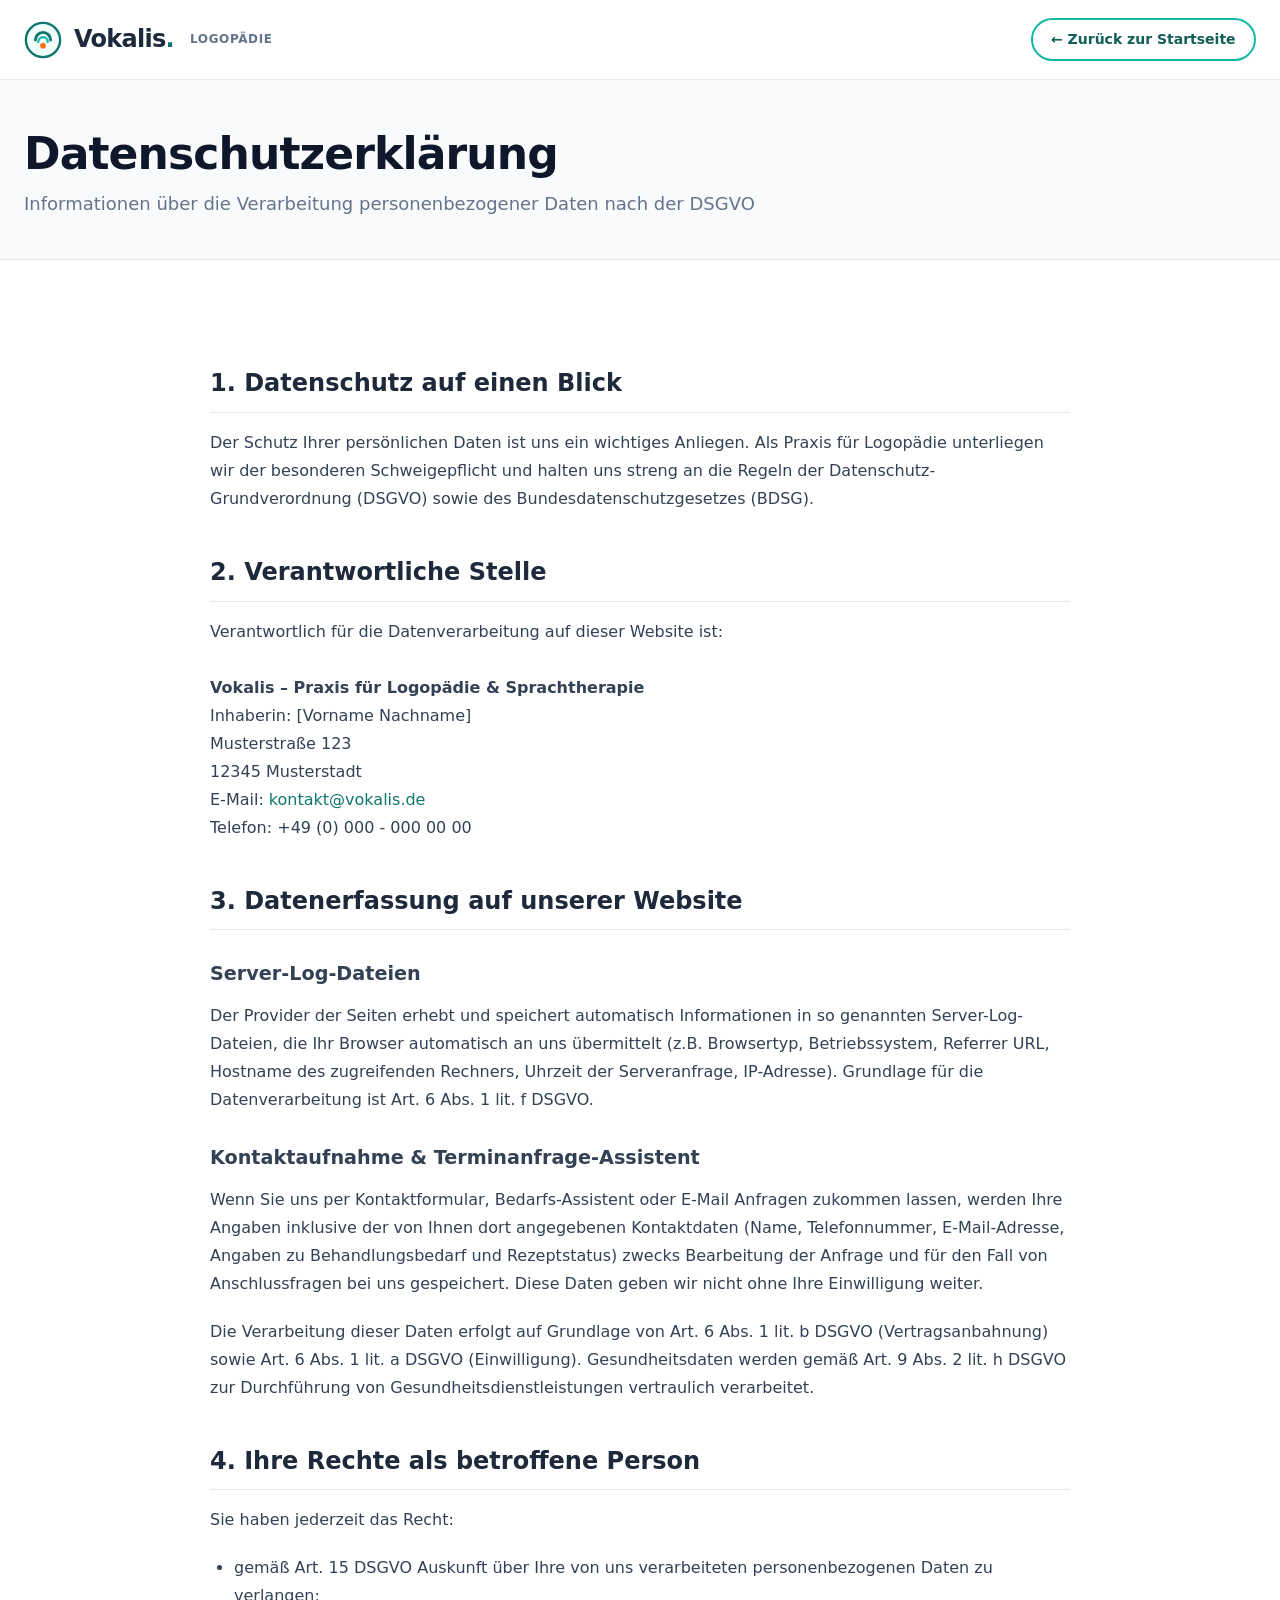
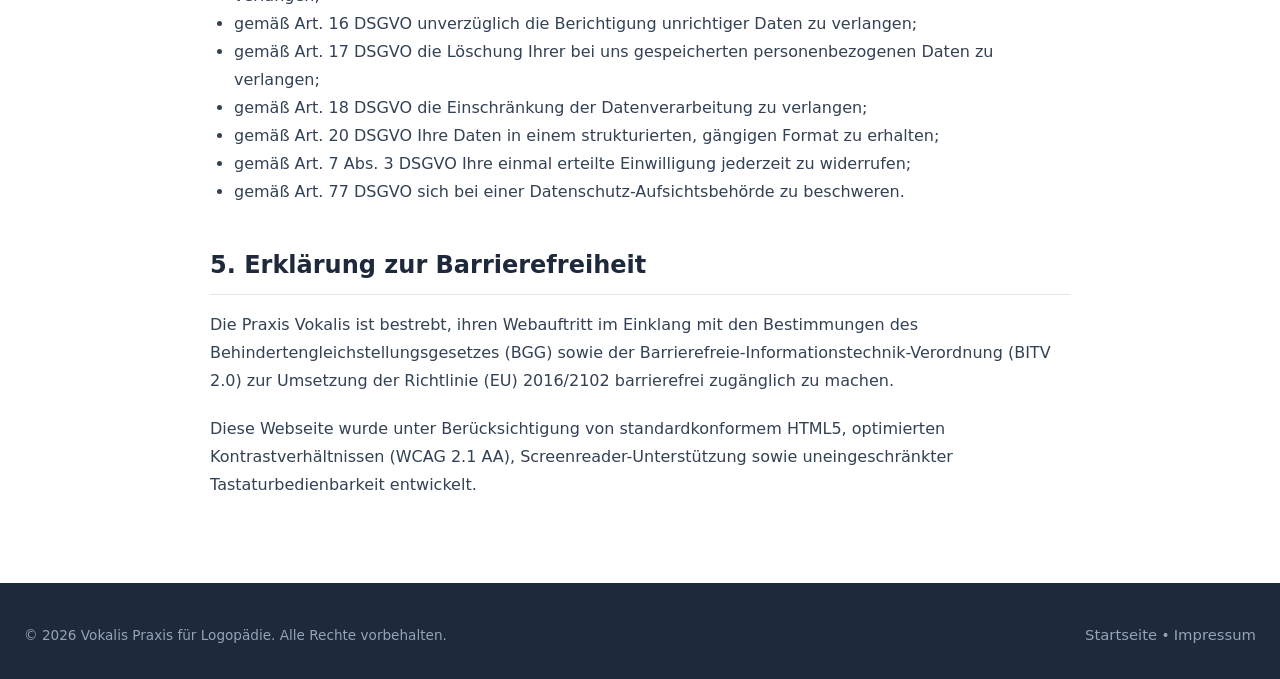
==== commit 455318ae: "feat: complete performance, SEO, a11y, and security hardening (Sitemap, Robots, PWA Manifest, SVG Fa" ====
--- a/datenschutz.html
+++ b/datenschutz.html
@@ -8,12 +8,22 @@
   <meta name="robots" content="noindex, follow">
   <meta name="theme-color" content="#0f766e">
 
-  <link rel="preconnect" href="https://fonts.googleapis.com">
-  <link rel="preconnect" href="https://fonts.gstatic.com" crossorigin>
-  <link href="https://fonts.googleapis.com/css2?family=Plus+Jakarta+Sans:wght@400;500;600;700;800;900&display=swap" rel="stylesheet">
+  <!-- Security & Privacy HTTP Equivalents -->
+  <meta http-equiv="X-Content-Type-Options" content="nosniff">
+  <meta name="referrer" content="strict-origin-when-cross-origin">
+  <meta http-equiv="Content-Security-Policy" content="default-src 'self'; script-src 'self' 'unsafe-inline'; style-src 'self' 'unsafe-inline'; img-src 'self' data: https:; font-src 'self'; connect-src 'self'; frame-ancestors 'self';">
+
+  <!-- Favicon & PWA Manifest -->
+  <link rel="icon" type="image/svg+xml" href="assets/icons/favicon.svg">
+  <link rel="apple-touch-icon" href="assets/icons/favicon.svg">
+  <link rel="manifest" href="manifest.json">
+
+  <!-- Stylesheet -->
   <link rel="stylesheet" href="css/style.css">
 </head>
 <body>
+  <!-- Accessibility: Skip to Main Content -->
+  <a href="#main-content" class="skip-link">Zum Hauptinhalt springen</a>
 
   <header class="header">
     <div class="container header-container">
@@ -36,7 +46,8 @@
     </div>
   </header>
 
-  <main>
+  <main id="main-content">
+
     <div class="legal-page-header">
       <div class="container">
         <h1 class="section-title" style="margin-bottom: 0.5rem;">Datenschutzerklärung</h1>
--- a/css/style.css
+++ b/css/style.css
@@ -130,6 +130,26 @@
   outline-offset: 2px;
 }
 
+/* Accessibility: Skip to main content link */
+.skip-link {
+  position: absolute;
+  top: -100px;
+  left: 1.5rem;
+  background-color: var(--primary-darkest);
+  color: #ffffff !important;
+  padding: 0.75rem 1.5rem;
+  border-radius: var(--radius-md);
+  font-weight: 700;
+  z-index: 9999;
+  box-shadow: var(--shadow-xl);
+  transition: top var(--transition-fast);
+}
+
+.skip-link:focus {
+  top: 1rem;
+}
+
+
 /* --------------------------------------------------------------------------
    3. Container & Layout Utilities
    -------------------------------------------------------------------------- */
@@ -146,6 +166,12 @@
   padding-top: 5.5rem;
   padding-bottom: 5.5rem;
   position: relative;
+  content-visibility: auto;
+  contain-intrinsic-size: 1px 700px;
+}
+
+.hero {
+  content-visibility: visible !important;
 }
 
 .section-alt {
@@ -1651,3 +1677,16 @@
     padding: 1.5rem 0;
   }
 }
+
+/* --------------------------------------------------------------------------
+   16. Accessibility – Reduced Motion
+   -------------------------------------------------------------------------- */
+@media (prefers-reduced-motion: reduce) {
+  *, *::before, *::after {
+    animation-duration: 0.01ms !important;
+    animation-iteration-count: 1 !important;
+    transition-duration: 0.01ms !important;
+    scroll-behavior: auto !important;
+  }
+}
+
